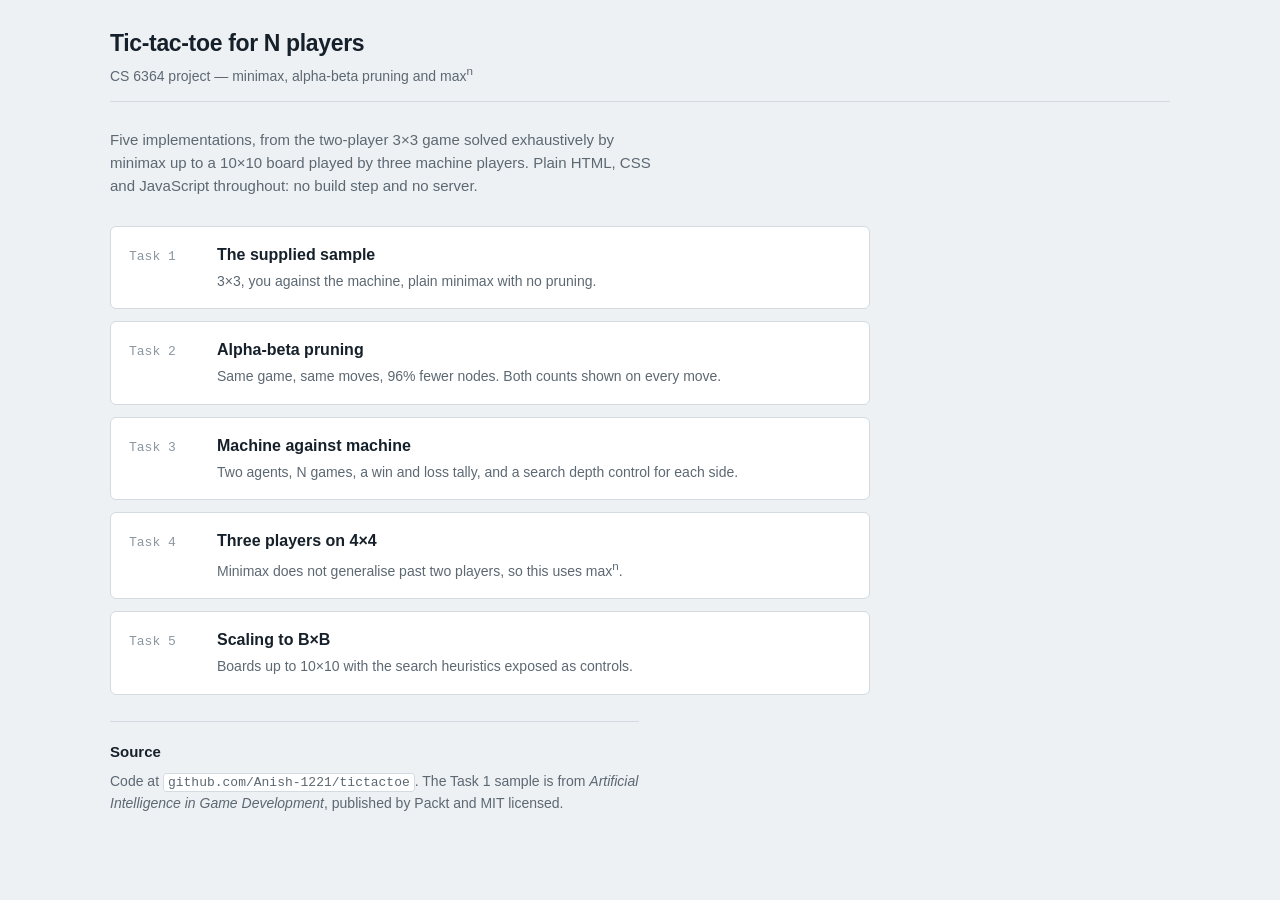
==== index.html @ 250ec993 "Add landing page for GitHub Pages root" ====
<!DOCTYPE html>
<html lang="en">
<head>
<meta charset="utf-8">
<meta name="viewport" content="width=device-width, initial-scale=1">
<title>Tic-Tac-Toe for N Players</title>
<link rel="stylesheet" href="shared/style.css">
<style>
  .tasks { display: grid; gap: 12px; max-width: 760px; }
  .tasks a {
    display: grid;
    grid-template-columns: 70px 1fr;
    gap: 18px;
    align-items: baseline;
    padding: 16px 18px;
    background: var(--panel);
    border: 1px solid var(--line);
    border-radius: 6px;
    text-decoration: none;
    color: inherit;
  }
  .tasks a:hover { border-color: var(--line-firm); }
  .tasks .no {
    font-family: var(--mono);
    font-size: 13px;
    color: var(--ink-faint);
  }
  .tasks h2 { margin: 0 0 3px; font-size: 16px; font-weight: 600; }
  .tasks p  { margin: 0; font-size: 14px; color: var(--ink-soft); }
  .lede { max-width: 66ch; color: var(--ink-soft); margin: 0 0 28px; }
</style>
</head>
<body>
<div class="wrap">

  <div class="masthead">
    <div>
      <h1>Tic-tac-toe for N players</h1>
      <p class="sub">CS 6364 project &mdash; minimax, alpha-beta pruning and
        max<sup>n</sup></p>
    </div>
  </div>

  <p class="lede">Five implementations, from the two-player 3&times;3 game
     solved exhaustively by minimax up to a 10&times;10 board played by three
     machine players. Plain HTML, CSS and JavaScript throughout: no build
     step and no server.</p>

  <div class="tasks">
    <a href="Task1/index.html">
      <span class="no">Task 1</span>
      <span>
        <h2>The supplied sample</h2>
        <p>3&times;3, you against the machine, plain minimax with no pruning.</p>
      </span>
    </a>
    <a href="Task2/index.html">
      <span class="no">Task 2</span>
      <span>
        <h2>Alpha-beta pruning</h2>
        <p>Same game, same moves, 96% fewer nodes. Both counts shown on every
           move.</p>
      </span>
    </a>
    <a href="Task3/index.html">
      <span class="no">Task 3</span>
      <span>
        <h2>Machine against machine</h2>
        <p>Two agents, N games, a win and loss tally, and a search depth
           control for each side.</p>
      </span>
    </a>
    <a href="Task4/index.html">
      <span class="no">Task 4</span>
      <span>
        <h2>Three players on 4&times;4</h2>
        <p>Minimax does not generalise past two players, so this uses
           max<sup>n</sup>.</p>
      </span>
    </a>
    <a href="Task5/index.html">
      <span class="no">Task 5</span>
      <span>
        <h2>Scaling to B&times;B</h2>
        <p>Boards up to 10&times;10 with the search heuristics exposed as
           controls.</p>
      </span>
    </a>
  </div>

  <div class="notes">
    <h2>Source</h2>
    <p>Code at <code>github.com/Anish-1221/tictactoe</code>. The Task 1 sample
       is from <em>Artificial Intelligence in Game Development</em>, published
       by Packt and MIT licensed.</p>
  </div>

</div>
</body>
</html>
---- shared/style.css ----
/* ---------------------------------------------------------------
   Shared visual language for all five tasks.
   Plain CSS, no build step, no webfonts, works offline from file://
   --------------------------------------------------------------- */

:root {
  --ground:      #eef1f4;
  --panel:       #ffffff;
  --panel-sunk:  #f6f8fa;
  --line:        #d3dae1;
  --line-firm:   #9fadba;
  --ink:         #16202a;
  --ink-soft:    #5c6872;
  --ink-faint:   #8b96a1;

  /* players: colour plus a distinct glyph, so colour is never the only cue */
  --p1: #1f4e79;
  --p2: #a3650f;
  --p3: #8e3a63;
  --p1-wash: #e3ecf5;
  --p2-wash: #f7eedd;
  --p3-wash: #f6e6ee;

  --sans: ui-sans-serif, -apple-system, BlinkMacSystemFont, "Segoe UI",
          Roboto, Helvetica, Arial, sans-serif;
  --mono: ui-monospace, SFMono-Regular, Menlo, Consolas, "Liberation Mono",
          monospace;
}

@media (prefers-color-scheme: dark) {
  :root {
    --ground:     #191e24;
    --panel:      #222930;
    --panel-sunk: #1d232a;
    --line:       #39424c;
    --line-firm:  #5a6672;
    --ink:        #e7ecf1;
    --ink-soft:   #a9b4bf;
    --ink-faint:  #7d8894;
    --p1: #7fb2e5;
    --p2: #e0a750;
    --p3: #d980ac;
    --p1-wash: #1e2d3c;
    --p2-wash: #332a19;
    --p3-wash: #321f2a;
  }
}

* { box-sizing: border-box; }

body {
  margin: 0;
  padding: 0 20px 72px;
  background: var(--ground);
  color: var(--ink);
  font-family: var(--sans);
  font-size: 15px;
  line-height: 1.55;
  -webkit-font-smoothing: antialiased;
}

.wrap { max-width: 1060px; margin: 0 auto; }

/* ---- masthead ------------------------------------------------- */

.masthead {
  display: flex;
  flex-wrap: wrap;
  align-items: baseline;
  gap: 8px 18px;
  padding: 26px 0 14px;
  border-bottom: 1px solid var(--line);
  margin-bottom: 26px;
}

.masthead h1 {
  margin: 0;
  font-size: 23px;
  font-weight: 650;
  letter-spacing: -0.015em;
}

.masthead .sub {
  margin: 0;
  color: var(--ink-soft);
  font-size: 14px;
}

.masthead .spacer { flex: 1 1 auto; }

.tasknav {
  display: flex;
  gap: 2px;
  font-size: 13px;
}

.tasknav a {
  padding: 4px 9px;
  border: 1px solid transparent;
  border-radius: 4px;
  color: var(--ink-soft);
  text-decoration: none;
}

.tasknav a:hover { background: var(--panel); border-color: var(--line); }

.tasknav a[aria-current="page"] {
  background: var(--panel);
  border-color: var(--line-firm);
  color: var(--ink);
  font-weight: 600;
}

/* ---- two column layout ---------------------------------------- */

.layout {
  display: grid;
  grid-template-columns: minmax(0, 1fr) 330px;
  gap: 26px;
  align-items: start;
}

@media (max-width: 860px) {
  .layout { grid-template-columns: 1fr; }
}

/* ---- panels ---------------------------------------------------- */

.panel {
  background: var(--panel);
  border: 1px solid var(--line);
  border-radius: 6px;
  padding: 18px;
}

.panel + .panel { margin-top: 16px; }

.panel h2 {
  margin: 0 0 14px;
  font-size: 13px;
  font-weight: 650;
  color: var(--ink-soft);
}

/* ---- board ------------------------------------------------------ */

.board-holder {
  background: var(--panel);
  border: 1px solid var(--line);
  border-radius: 6px;
  padding: 22px 26px;
  display: flex;
  flex-direction: column;
  align-items: center;
  gap: 16px;
  justify-self: center;
  min-width: 340px;
}

.board {
  display: grid;
  gap: 4px;
  background: var(--line-firm);
  border: 3px solid var(--line-firm);
  border-radius: 3px;
  touch-action: manipulation;
}

.cell {
  background: var(--panel-sunk);
  border: 0;
  margin: 0;
  padding: 0;
  display: grid;
  place-items: center;
  font-family: var(--sans);
  font-weight: 600;
  color: var(--ink-faint);
  cursor: pointer;
  transition: background-color .12s ease;
}

.cell:disabled { cursor: default; }
.cell:hover:not(:disabled):not(.taken) { background: var(--p1-wash); }
.cell:focus-visible { outline: 3px solid var(--p1); outline-offset: -3px; }

.cell.p1 { color: var(--p1); background: var(--p1-wash); }
.cell.p2 { color: var(--p2); background: var(--p2-wash); }
.cell.p3 { color: var(--p3); background: var(--p3-wash); }

/* the cell the engine just chose, so you can follow its play */
.cell.just-played { box-shadow: inset 0 0 0 3px currentColor; }

/* cells forming the winning line */
.cell.winning { background: var(--ink); color: var(--panel); }

@media (prefers-reduced-motion: reduce) {
  .cell { transition: none; }
}

/* ---- status line ------------------------------------------------ */

.status {
  font-size: 16px;
  min-height: 24px;
  text-align: center;
  font-weight: 550;
}

.status .who-p1 { color: var(--p1); }
.status .who-p2 { color: var(--p2); }
.status .who-p3 { color: var(--p3); }

/* ---- controls --------------------------------------------------- */

.field { margin-bottom: 13px; }

.field label {
  display: block;
  font-size: 13px;
  color: var(--ink-soft);
  margin-bottom: 4px;
}

.field input[type="number"],
.field select {
  width: 100%;
  padding: 7px 9px;
  font: inherit;
  font-size: 14px;
  color: var(--ink);
  background: var(--panel-sunk);
  border: 1px solid var(--line);
  border-radius: 4px;
}

.field input[type="range"] { width: 100%; }

.field .hint {
  font-size: 12px;
  color: var(--ink-faint);
  margin-top: 3px;
}

button.action {
  width: 100%;
  padding: 9px 14px;
  font: inherit;
  font-size: 14px;
  font-weight: 600;
  color: var(--panel);
  background: var(--ink);
  border: 1px solid var(--ink);
  border-radius: 4px;
  cursor: pointer;
}

button.action:hover:not(:disabled) { background: #000; }
button.action:disabled { opacity: .45; cursor: default; }

button.quiet {
  width: 100%;
  padding: 8px 14px;
  margin-top: 8px;
  font: inherit;
  font-size: 14px;
  color: var(--ink);
  background: var(--panel);
  border: 1px solid var(--line-firm);
  border-radius: 4px;
  cursor: pointer;
}

button.quiet:hover { background: var(--panel-sunk); }

/* ---- readouts: monospace here is for column alignment of numbers,
        not decoration ---------------------------------------------- */

.readout { width: 100%; border-collapse: collapse; font-size: 13px; }

.readout th {
  text-align: left;
  font-weight: 400;
  color: var(--ink-soft);
  padding: 4px 0;
}

.readout td {
  text-align: right;
  font-family: var(--mono);
  font-variant-numeric: tabular-nums;
  font-size: 13px;
  padding: 4px 0;
}

.readout tr + tr th,
.readout tr + tr td { border-top: 1px solid var(--line); }

/* ---- scoreboard -------------------------------------------------- */

.score { width: 100%; border-collapse: collapse; font-size: 13px; }

.score th {
  text-align: left;
  font-weight: 600;
  color: var(--ink-soft);
  font-size: 12px;
  padding: 0 0 6px;
  border-bottom: 1px solid var(--line);
}

.score th.n, .score td.n { text-align: right; }

.score td {
  padding: 6px 0;
  border-bottom: 1px solid var(--line);
}

.score td.n {
  font-family: var(--mono);
  font-variant-numeric: tabular-nums;
}

.score .glyph {
  display: inline-block;
  width: 1.4em;
  font-weight: 700;
}

.score .r1 .glyph { color: var(--p1); }
.score .r2 .glyph { color: var(--p2); }
.score .r3 .glyph { color: var(--p3); }

/* ---- game log ----------------------------------------------------- */

.log {
  max-height: 190px;
  overflow-y: auto;
  overflow-x: auto;
  font-family: var(--mono);
  font-size: 12px;
  line-height: 1.7;
  color: var(--ink-soft);
  background: var(--panel-sunk);
  border: 1px solid var(--line);
  border-radius: 4px;
  padding: 9px 11px;
  white-space: pre;
}

.log:empty::after {
  content: "No games run yet.";
  color: var(--ink-faint);
  font-family: var(--sans);
  white-space: normal;
}

/* ---- notes -------------------------------------------------------- */

.notes {
  margin-top: 26px;
  padding-top: 18px;
  border-top: 1px solid var(--line);
  color: var(--ink-soft);
  font-size: 14px;
  max-width: 68ch;
}

.notes h2 { font-size: 15px; color: var(--ink); margin: 0 0 8px; }
.notes p { margin: 0 0 10px; }
.notes code {
  font-family: var(--mono);
  font-size: 13px;
  background: var(--panel);
  border: 1px solid var(--line);
  border-radius: 3px;
  padding: 1px 4px;
}

.progress {
  height: 4px;
  background: var(--line);
  border-radius: 2px;
  overflow: hidden;
  margin-top: 10px;
}

.progress > i {
  display: block;
  height: 100%;
  width: 0;
  background: var(--p1);
  transition: width .15s linear;
}
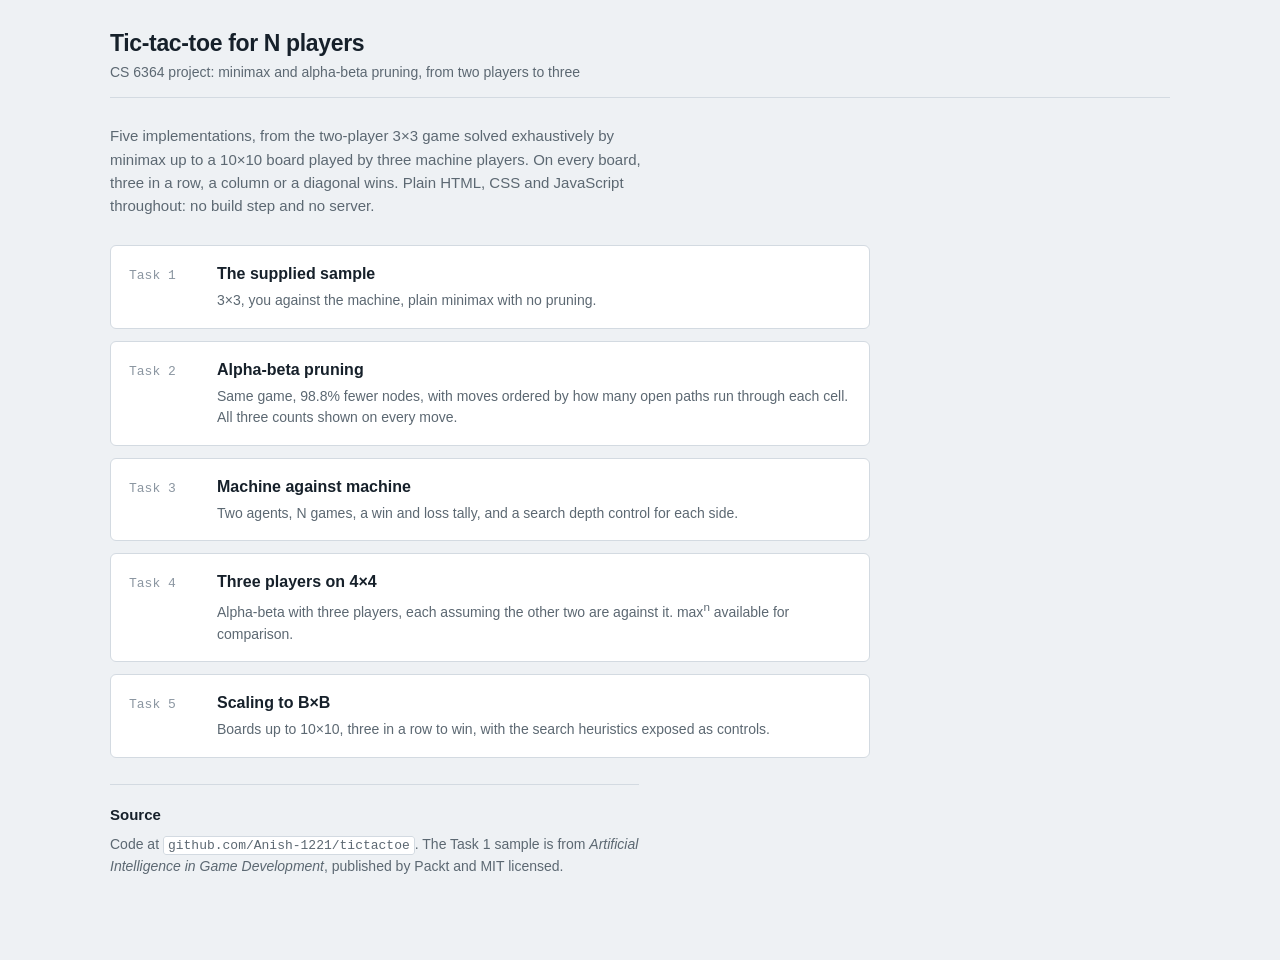
==== commit 0c70343d: "Apply project clarifications: 3 in a row, alpha-beta for three players - Tasks 4 and 5: win rule fix" ====
--- a/index.html
+++ b/index.html
@@ -36,15 +36,16 @@
   <div class="masthead">
     <div>
       <h1>Tic-tac-toe for N players</h1>
-      <p class="sub">CS 6364 project &mdash; minimax, alpha-beta pruning and
-        max<sup>n</sup></p>
+      <p class="sub">CS 6364 project: minimax and alpha-beta pruning, from
+        two players to three</p>
     </div>
   </div>
 
   <p class="lede">Five implementations, from the two-player 3&times;3 game
      solved exhaustively by minimax up to a 10&times;10 board played by three
-     machine players. Plain HTML, CSS and JavaScript throughout: no build
-     step and no server.</p>
+     machine players. On every board, three in a row, a column or a diagonal
+     wins. Plain HTML, CSS and JavaScript throughout: no build step and no
+     server.</p>
 
   <div class="tasks">
     <a href="Task1/index.html">
@@ -58,8 +59,8 @@
       <span class="no">Task 2</span>
       <span>
         <h2>Alpha-beta pruning</h2>
-        <p>Same game, same moves, 96% fewer nodes. Both counts shown on every
-           move.</p>
+        <p>Same game, 98.8% fewer nodes, with moves ordered by how many open
+           paths run through each cell. All three counts shown on every move.</p>
       </span>
     </a>
     <a href="Task3/index.html">
@@ -74,16 +75,16 @@
       <span class="no">Task 4</span>
       <span>
         <h2>Three players on 4&times;4</h2>
-        <p>Minimax does not generalise past two players, so this uses
-           max<sup>n</sup>.</p>
+        <p>Alpha-beta with three players, each assuming the other two are
+           against it. max<sup>n</sup> available for comparison.</p>
       </span>
     </a>
     <a href="Task5/index.html">
       <span class="no">Task 5</span>
       <span>
         <h2>Scaling to B&times;B</h2>
-        <p>Boards up to 10&times;10 with the search heuristics exposed as
-           controls.</p>
+        <p>Boards up to 10&times;10, three in a row to win, with the search
+           heuristics exposed as controls.</p>
       </span>
     </a>
   </div>
--- a/shared/style.css
+++ b/shared/style.css
@@ -12,6 +12,7 @@
   --ink:         #16202a;
   --ink-soft:    #5c6872;
   --ink-faint:   #8b96a1;
+  --ink-hover:   #000000;
 
   /* players: colour plus a distinct glyph, so colour is never the only cue */
   --p1: #1f4e79;
@@ -37,6 +38,7 @@
     --ink:        #e7ecf1;
     --ink-soft:   #a9b4bf;
     --ink-faint:  #7d8894;
+    --ink-hover:  #ffffff;
     --p1: #7fb2e5;
     --p2: #e0a750;
     --p3: #d980ac;
@@ -236,6 +238,23 @@
 
 .field input[type="range"] { width: 100%; }
 
+/* three small inputs side by side, one per player */
+.trio { display: grid; grid-template-columns: repeat(3, 1fr); gap: 8px; }
+.trio label { margin: 0; }
+.trio .who { display: block; font-size: 12px; margin-bottom: 3px; }
+.trio .who.p1 { color: var(--p1); }
+.trio .who.p2 { color: var(--p2); }
+.trio .who.p3 { color: var(--p3); }
+
+/* a setting that is fixed by the rules rather than chosen */
+.fixed {
+  font-size: 14px;
+  padding: 7px 9px;
+  border: 1px dashed var(--line);
+  border-radius: 4px;
+  color: var(--ink-soft);
+}
+
 .field .hint {
   font-size: 12px;
   color: var(--ink-faint);
@@ -255,7 +274,7 @@
   cursor: pointer;
 }
 
-button.action:hover:not(:disabled) { background: #000; }
+button.action:hover:not(:disabled) { background: var(--ink-hover); }
 button.action:disabled { opacity: .45; cursor: default; }
 
 button.quiet {
